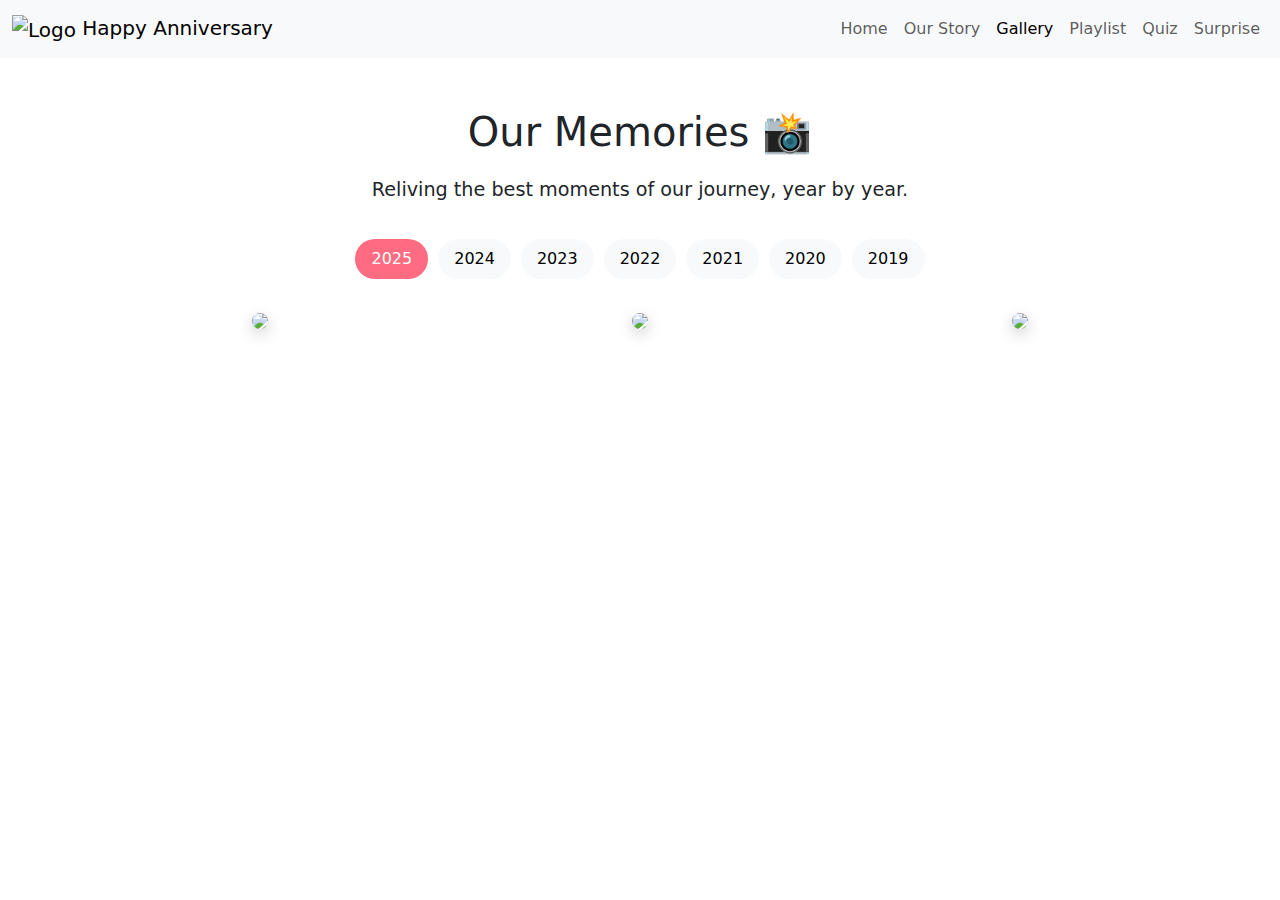
==== gallery.html @ 0174ef8d "added ourstory and gallery" ====
<!DOCTYPE html>
<html lang="en">
<head>
    <meta charset="UTF-8">
    <meta name="viewport" content="width=device-width, initial-scale=1.0">
    <link href="https://cdn.jsdelivr.net/npm/bootstrap@5.3.3/dist/css/bootstrap.min.css" rel="stylesheet">
    <script src="https://cdn.jsdelivr.net/npm/bootstrap@5.3.3/dist/js/bootstrap.bundle.min.js"></script>
    <link rel="stylesheet" href="styles.css">
    <title>Gallery</title>
</head>
<body>
    <!-- Navigation Bar -->
    <nav class="navbar navbar-expand-lg bg-body-tertiary">
        <div class="container-fluid">
            <a class="navbar-brand" href="index.html">
                <img src="your-logo-url.png" alt="Logo" width="30" height="30">
                Happy Anniversary
            </a>
            <button class="navbar-toggler" type="button" data-bs-toggle="collapse" data-bs-target="#navbarSupportedContent">
                <span class="navbar-toggler-icon"></span>
            </button>
            <div class="collapse navbar-collapse" id="navbarSupportedContent">
                <ul class="navbar-nav ms-auto mb-2 mb-lg-0">
                    <li class="nav-item"><a class="nav-link" href="index.html">Home</a></li>
                    <li class="nav-item"><a class="nav-link" href="ourstory.html">Our Story</a></li>
                    <li class="nav-item"><a class="nav-link active" href="gallery.html">Gallery</a></li>
                    <li class="nav-item"><a class="nav-link" href="#">Playlist</a></li>
                    <li class="nav-item"><a class="nav-link" href="#">Quiz</a></li>
                    <li class="nav-item"><a class="nav-link" href="#">Surprise</a></li>
                </ul>
            </div>
        </div>
    </nav>

    <!-- Gallery Section -->
    <section class="gallery">
        <div class="container text-center">
            <h1>Our Memories 📸</h1>
            <p>Reliving the best moments of our journey, year by year.</p>

            <!-- Year Tabs -->
            <ul class="nav nav-pills justify-content-center mb-4" id="yearTabs">
                <li class="nav-item"><a class="nav-link active" data-bs-toggle="tab" href="#year2025">2025</a></li>
                <li class="nav-item"><a class="nav-link" data-bs-toggle="tab" href="#year2024">2024</a></li>
                <li class="nav-item"><a class="nav-link" data-bs-toggle="tab" href="#year2023">2023</a></li>
                <li class="nav-item"><a class="nav-link" data-bs-toggle="tab" href="#year2022">2022</a></li>
                <li class="nav-item"><a class="nav-link" data-bs-toggle="tab" href="#year2021">2021</a></li>
                <li class="nav-item"><a class="nav-link" data-bs-toggle="tab" href="#year2020">2020</a></li>
                <li class="nav-item"><a class="nav-link" data-bs-toggle="tab" href="#year2019">2019</a></li>
            </ul>

            <!-- Gallery Content -->
            <div class="tab-content">
                <!-- 2023 Gallery -->
                <div class="tab-pane fade show active" id="year2025">
                    <div class="row">
                        <div class="col-md-4"><img src="images/2023-1.jpg" class="gallery-img"></div>
                        <div class="col-md-4"><img src="images/2023-2.jpg" class="gallery-img"></div>
                        <div class="col-md-4"><img src="images/2023-3.jpg" class="gallery-img"></div>
                    </div>
                </div>

                <!-- 2022 Gallery -->
                <div class="tab-pane fade" id="year2024">
                    <div class="row">
                        <div class="col-md-4"><img src="images/2022-1.jpg" class="gallery-img"></div>
                        <div class="col-md-4"><img src="images/2022-2.jpg" class="gallery-img"></div>
                        <div class="col-md-4"><img src="images/2022-3.jpg" class="gallery-img"></div>
                    </div>
                </div>

                <!-- 2021 Gallery -->
                <div class="tab-pane fade" id="year2023">
                    <div class="row">
                        <div class="col-md-4"><img src="images/2021-1.jpg" class="gallery-img"></div>
                        <div class="col-md-4"><img src="images/2021-2.jpg" class="gallery-img"></div>
                        <div class="col-md-4"><img src="images/2021-3.jpg" class="gallery-img"></div>
                    </div>
                </div>
                <div class="tab-pane fade" id="year2022">
                    <div class="row">
                        <div class="col-md-4"><img src="images/2021-1.jpg" class="gallery-img"></div>
                        <div class="col-md-4"><img src="images/2021-2.jpg" class="gallery-img"></div>
                        <div class="col-md-4"><img src="images/2021-3.jpg" class="gallery-img"></div>
                    </div>
                </div>
                <div class="tab-pane fade" id="year2021">
                    <div class="row">
                        <div class="col-md-4"><img src="images/2021-1.jpg" class="gallery-img"></div>
                        <div class="col-md-4"><img src="images/2021-2.jpg" class="gallery-img"></div>
                        <div class="col-md-4"><img src="images/2021-3.jpg" class="gallery-img"></div>
                    </div>
                </div>
                <div class="tab-pane fade" id="year2020">
                    <div class="row">
                        <div class="col-md-4"><img src="images/2021-1.jpg" class="gallery-img"></div>
                        <div class="col-md-4"><img src="images/2021-2.jpg" class="gallery-img"></div>
                        <div class="col-md-4"><img src="images/2021-3.jpg" class="gallery-img"></div>
                    </div>
                </div>
                <div class="tab-pane fade" id="year2019">
                    <div class="row">
                        <div class="col-md-4"><img src="images/2021-1.jpg" class="gallery-img"></div>
                        <div class="col-md-4"><img src="images/2021-2.jpg" class="gallery-img"></div>
                        <div class="col-md-4"><img src="images/2021-3.jpg" class="gallery-img"></div>
                    </div>
                </div>
            </div>
        </div>
    </section>
</body>
</html>
---- styles.css ----
/* Landing Page Styling */
.hero {
    background: url('your-background-image.jpg') no-repeat center center/cover;
    height: 100vh;
    display: flex;
    align-items: center;
    justify-content: center;
    text-align: center;
    color: white;
    position: relative;
}

.hero-overlay {
    position: absolute;
    top: 0;
    left: 0;
    width: 100%;
    height: 100%;
    background: rgba(0, 0, 0, 0.5); /* Dark overlay for better text visibility */
}

.hero-content {
    position: relative;
    z-index: 2;
    animation: fadeIn 2s ease-in-out;
}

@keyframes fadeIn {
    from { opacity: 0; transform: translateY(20px); }
    to { opacity: 1; transform: translateY(0); }
}

.hero h1 {
    font-size: 3rem;
    font-weight: bold;
}

.hero p {
    font-size: 1.2rem;
    margin-bottom: 20px;
}

.hero .btn {
    font-size: 1.2rem;
    padding: 10px 20px;
    border-radius: 30px;
}
.our-story {
    padding: 50px 0;
}

.our-story h1 {
    font-size: 2.5rem;
    margin-bottom: 20px;
}

.timeline {
    display: flex;
    flex-direction: column;
    align-items: center;
    gap: 30px;
}

.timeline-item {
    background: #f8f9fa;
    padding: 20px;
    border-radius: 10px;
    width: 60%;
    box-shadow: 0px 5px 15px rgba(0, 0, 0, 0.1);
}
.gallery {
    padding: 50px 0;
}

.gallery h1 {
    font-size: 2.5rem;
    margin-bottom: 20px;
}

.gallery p {
    font-size: 1.2rem;
    margin-bottom: 30px;
}

.gallery-img {
    width: 100%;
    height: auto;
    border-radius: 10px;
    box-shadow: 0px 5px 15px rgba(0, 0, 0, 0.2);
    transition: transform 0.3s ease-in-out;
}

.gallery-img:hover {
    transform: scale(1.1);
}

/* Tabs Styling */
.nav-pills .nav-link {
    background: #f8f9fa;
    color: #000;
    border-radius: 30px;
    margin: 5px;
}

.nav-pills .nav-link.active {
    background: #ff6b81;
    color: white;
}
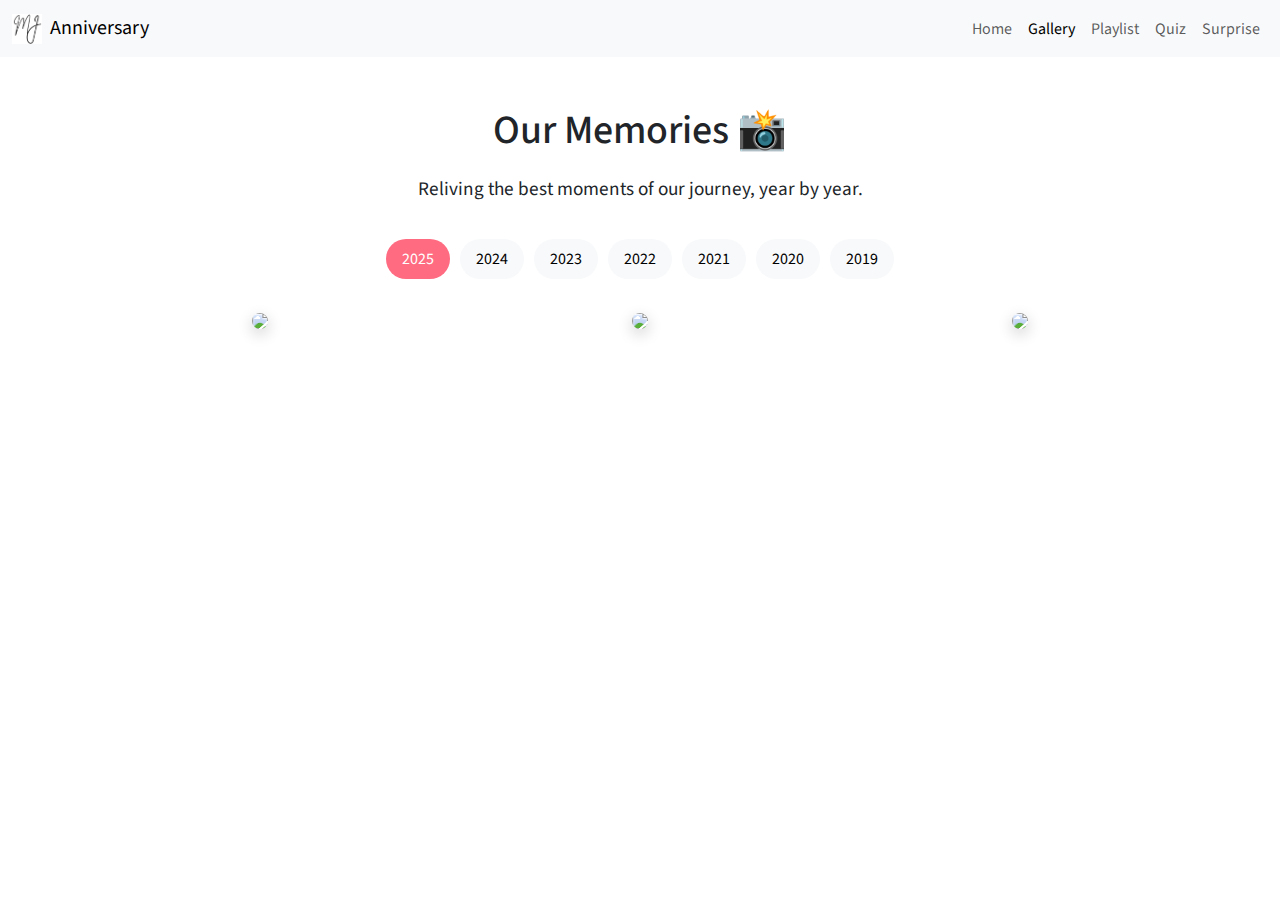
==== commit 87739682: "changes in the logo" ====
--- a/gallery.html
+++ b/gallery.html
@@ -3,6 +3,7 @@
 <head>
     <meta charset="UTF-8">
     <meta name="viewport" content="width=device-width, initial-scale=1.0">
+    <link href='https://fonts.googleapis.com/css?family=Source+Sans+Pro' rel='stylesheet' type='text/css'>
     <link href="https://cdn.jsdelivr.net/npm/bootstrap@5.3.3/dist/css/bootstrap.min.css" rel="stylesheet">
     <script src="https://cdn.jsdelivr.net/npm/bootstrap@5.3.3/dist/js/bootstrap.bundle.min.js"></script>
     <link rel="stylesheet" href="styles.css">
@@ -13,8 +14,8 @@
     <nav class="navbar navbar-expand-lg bg-body-tertiary">
         <div class="container-fluid">
             <a class="navbar-brand" href="index.html">
-                <img src="your-logo-url.png" alt="Logo" width="30" height="30">
-                Happy Anniversary
+                <img src="./img/logoJ.png" alt="Logo" width="30" height="30">
+                &nbsp;Anniversary
             </a>
             <button class="navbar-toggler" type="button" data-bs-toggle="collapse" data-bs-target="#navbarSupportedContent">
                 <span class="navbar-toggler-icon"></span>
@@ -22,7 +23,6 @@
             <div class="collapse navbar-collapse" id="navbarSupportedContent">
                 <ul class="navbar-nav ms-auto mb-2 mb-lg-0">
                     <li class="nav-item"><a class="nav-link" href="index.html">Home</a></li>
-                    <li class="nav-item"><a class="nav-link" href="ourstory.html">Our Story</a></li>
                     <li class="nav-item"><a class="nav-link active" href="gallery.html">Gallery</a></li>
                     <li class="nav-item"><a class="nav-link" href="#">Playlist</a></li>
                     <li class="nav-item"><a class="nav-link" href="#">Quiz</a></li>
--- a/styles.css
+++ b/styles.css
@@ -1,66 +1,66 @@
-/* Landing Page Styling */
-.hero {
-    background: url('your-background-image.jpg') no-repeat center center/cover;
+/* General Reset */
+body, html {
+    margin: 0;
+    padding: 0;
+    height: 100%;
+    font-family: 'Source Sans Pro', sans-serif;
+  }
+  
+  /* Hero Section */
+  .hero {
+    background-image: url('your-background.jpg'); /* Replace with your actual image */
+    background-size: cover;
+    background-position: center;
+    background-repeat: no-repeat;
     height: 100vh;
     display: flex;
     align-items: center;
-    justify-content: center;
-    text-align: center;
+    position: relative;
     color: white;
-    position: relative;
-}
-
-.hero-overlay {
+  }
+  
+  /* Optional overlay for readability */
+  .hero-overlay {
     position: absolute;
     top: 0;
     left: 0;
     width: 100%;
     height: 100%;
-    background: rgba(0, 0, 0, 0.5); /* Dark overlay for better text visibility */
-}
-
-.hero-content {
+    background: rgba(0, 0, 0, 0.4); /* slightly darkens image */
+    z-index: 1;
+  }
+  
+  .hero-content {
     position: relative;
     z-index: 2;
-    animation: fadeIn 2s ease-in-out;
-}
-
-@keyframes fadeIn {
-    from { opacity: 0; transform: translateY(20px); }
-    to { opacity: 1; transform: translateY(0); }
-}
-
-.hero h1 {
+    max-width: 500px;
+    text-align: left;
+    margin-left: 5%;
+  }
+  
+  .hero-content h1 {
     font-size: 3rem;
-    font-weight: bold;
-}
-
-.hero p {
+    margin-bottom: 1rem;
+  }
+  
+  .hero-content p {
     font-size: 1.2rem;
-    margin-bottom: 20px;
-}
-
-.hero .btn {
-    font-size: 1.2rem;
-    padding: 10px 20px;
-    border-radius: 30px;
-}
-.our-story {
-    padding: 50px 0;
-}
-
-.our-story h1 {
-    font-size: 2.5rem;
-    margin-bottom: 20px;
-}
-
-.timeline {
-    display: flex;
-    flex-direction: column;
-    align-items: center;
-    gap: 30px;
-}
-
+    margin-bottom: 1.5rem;
+  }
+  
+  .hero-content .btn {
+    font-size: 1rem;
+    padding: 0.5rem 1.5rem;
+    background-color: #fff;
+    color: #000;
+    border: none;
+    transition: background 0.3s;
+  }
+  
+  .hero-content .btn:hover {
+    background-color: #ffd6e8;
+    color: #000;
+  }
 .timeline-item {
     background: #f8f9fa;
     padding: 20px;
@@ -106,4 +106,56 @@
     background: #ff6b81;
     color: white;
 }
+.playlist {
+    padding: 50px 0;
+}
 
+.playlist h1 {
+    font-size: 2.5rem;
+    margin-bottom: 20px;
+}
+
+.playlist p {
+    font-size: 1.2rem;
+    margin-bottom: 30px;
+}
+.spotify, .youtube {
+    margin-top: 30px;
+}
+.quiz-container {
+    margin-top: 50px; /* Add space between navbar and quiz */
+}
+
+#question {
+    font-size: 1.5rem;
+    margin-bottom: 20px;
+}
+
+#options button {
+    width: 100%;
+    padding: 10px;
+    font-size: 1.2rem;
+}
+
+#next-btn {
+    display: none; /* Hide Next button until an answer is clicked */
+}
+.love-container {
+    margin-top: 50px;
+    text-align: center;
+}
+
+#letter {
+    font-size: 1.5rem;
+    font-style: italic;
+    color: #d63384;
+    margin-top: 20px;
+    white-space: pre-line;
+    display: none;
+    opacity: 0;
+    transition: opacity 2s ease-in-out;
+}
+
+.hidden {
+    display: block !important;
+}
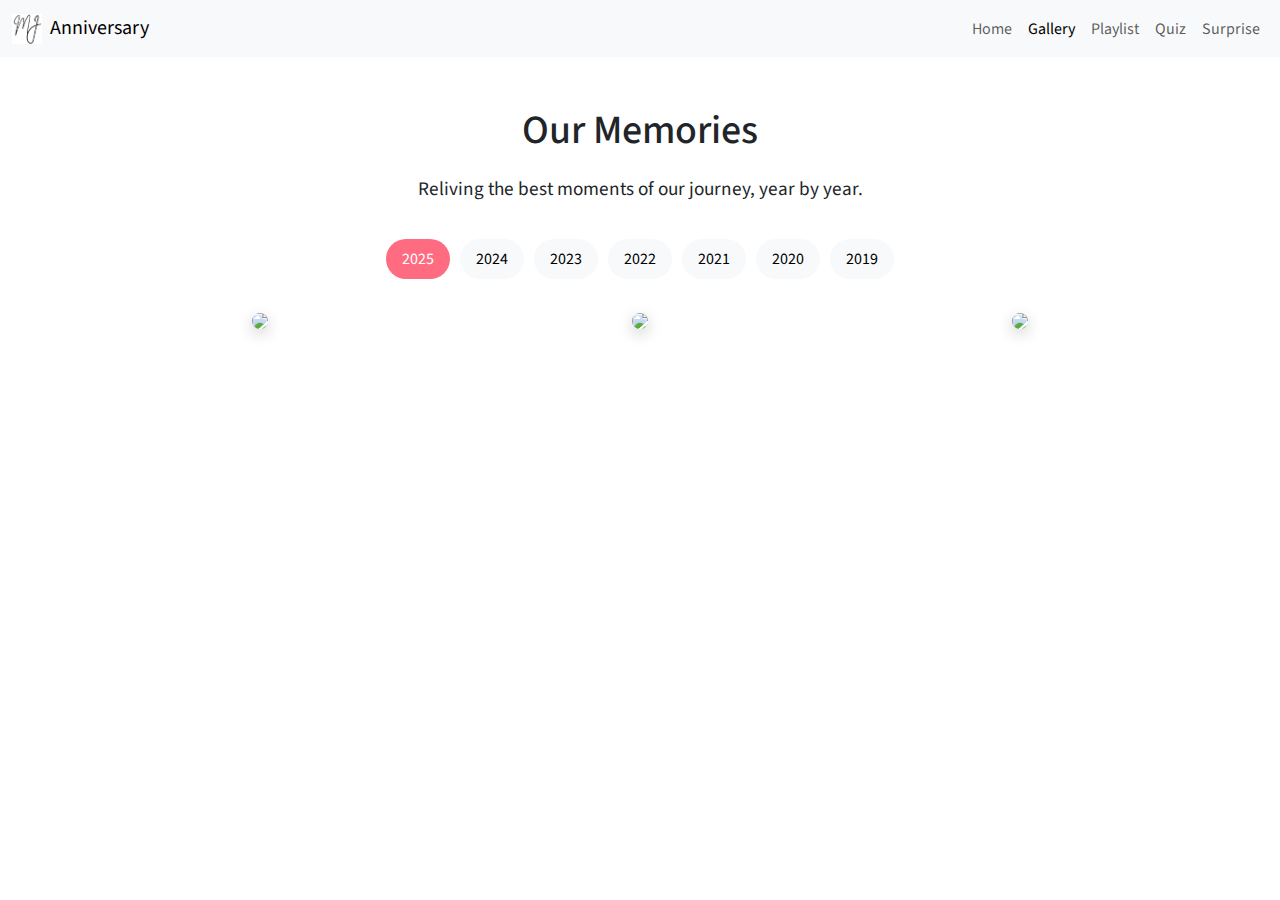
==== commit 4deb6790: "fixed the nav flow" ====
--- a/gallery.html
+++ b/gallery.html
@@ -24,9 +24,9 @@
                 <ul class="navbar-nav ms-auto mb-2 mb-lg-0">
                     <li class="nav-item"><a class="nav-link" href="index.html">Home</a></li>
                     <li class="nav-item"><a class="nav-link active" href="gallery.html">Gallery</a></li>
-                    <li class="nav-item"><a class="nav-link" href="#">Playlist</a></li>
-                    <li class="nav-item"><a class="nav-link" href="#">Quiz</a></li>
-                    <li class="nav-item"><a class="nav-link" href="#">Surprise</a></li>
+                    <li class="nav-item"><a class="nav-link" href="playlist.html">Playlist</a></li>
+                    <li class="nav-item"><a class="nav-link" href="quiz.html">Quiz</a></li>
+                    <li class="nav-item"><a class="nav-link" href="surprise.html">Surprise</a></li>
                 </ul>
             </div>
         </div>
@@ -35,7 +35,7 @@
     <!-- Gallery Section -->
     <section class="gallery">
         <div class="container text-center">
-            <h1>Our Memories 📸</h1>
+            <h1>Our Memories</h1>
             <p>Reliving the best moments of our journey, year by year.</p>
 
             <!-- Year Tabs -->
--- a/styles.css
+++ b/styles.css
@@ -8,7 +8,7 @@
   
   /* Hero Section */
   .hero {
-    background-image: url('your-background.jpg'); /* Replace with your actual image */
+    background-image: url('./img/'); /* Replace with your actual image */
     background-size: cover;
     background-position: center;
     background-repeat: no-repeat;
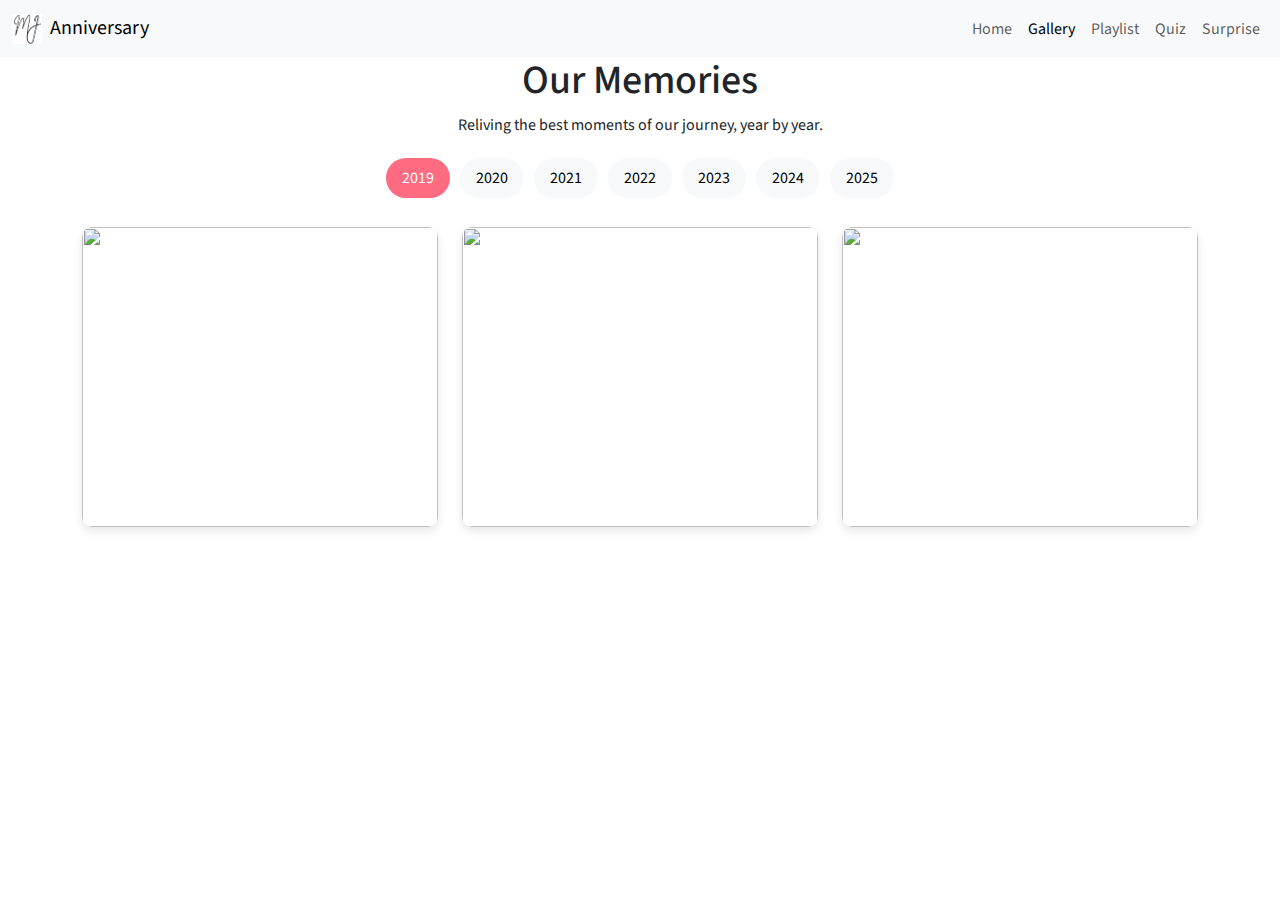
==== commit 94cd53c6: "gallery 2024 and 2025 done" ====
--- a/gallery.html
+++ b/gallery.html
@@ -40,19 +40,19 @@
 
             <!-- Year Tabs -->
             <ul class="nav nav-pills justify-content-center mb-4" id="yearTabs">
-                <li class="nav-item"><a class="nav-link active" data-bs-toggle="tab" href="#year2025">2025</a></li>
+                <li class="nav-item"><a class="nav-link active" data-bs-toggle="tab" href="#year2019">2019</a></li>
+                <li class="nav-item"><a class="nav-link" data-bs-toggle="tab" href="#year2020">2020</a></li>
+                <li class="nav-item"><a class="nav-link" data-bs-toggle="tab" href="#year2021">2021</a></li>
+                <li class="nav-item"><a class="nav-link" data-bs-toggle="tab" href="#year2022">2022</a></li>
+                <li class="nav-item"><a class="nav-link" data-bs-toggle="tab" href="#year2023">2023</a></li>
                 <li class="nav-item"><a class="nav-link" data-bs-toggle="tab" href="#year2024">2024</a></li>
-                <li class="nav-item"><a class="nav-link" data-bs-toggle="tab" href="#year2023">2023</a></li>
-                <li class="nav-item"><a class="nav-link" data-bs-toggle="tab" href="#year2022">2022</a></li>
-                <li class="nav-item"><a class="nav-link" data-bs-toggle="tab" href="#year2021">2021</a></li>
-                <li class="nav-item"><a class="nav-link" data-bs-toggle="tab" href="#year2020">2020</a></li>
-                <li class="nav-item"><a class="nav-link" data-bs-toggle="tab" href="#year2019">2019</a></li>
+                <li class="nav-item"><a class="nav-link" data-bs-toggle="tab" href="#year2025">2025</a></li>
             </ul>
 
             <!-- Gallery Content -->
             <div class="tab-content">
-                <!-- 2023 Gallery -->
-                <div class="tab-pane fade show active" id="year2025">
+                <!-- 2019 Gallery -->
+                <div class="tab-pane fade show active" id="year2019">
                     <div class="row">
                         <div class="col-md-4"><img src="images/2023-1.jpg" class="gallery-img"></div>
                         <div class="col-md-4"><img src="images/2023-2.jpg" class="gallery-img"></div>
@@ -60,8 +60,8 @@
                     </div>
                 </div>
 
-                <!-- 2022 Gallery -->
-                <div class="tab-pane fade" id="year2024">
+                <!-- 2020 Gallery -->
+                <div class="tab-pane fade" id="year2020">
                     <div class="row">
                         <div class="col-md-4"><img src="images/2022-1.jpg" class="gallery-img"></div>
                         <div class="col-md-4"><img src="images/2022-2.jpg" class="gallery-img"></div>
@@ -70,6 +70,24 @@
                 </div>
 
                 <!-- 2021 Gallery -->
+                <div class="tab-pane fade" id="year2021">
+                    <div class="row">
+                        <div class="col-md-4"><img src="images/2021-1.jpg" class="gallery-img"></div>
+                        <div class="col-md-4"><img src="images/2021-2.jpg" class="gallery-img"></div>
+                        <div class="col-md-4"><img src="images/2021-3.jpg" class="gallery-img"></div>
+                    </div>
+                </div>
+
+                <!-- 2022 Gallery -->
+                <div class="tab-pane fade" id="year2022">
+                    <div class="row">
+                        <div class="col-md-4"><img src="images/2021-1.jpg" class="gallery-img"></div>
+                        <div class="col-md-4"><img src="images/2021-2.jpg" class="gallery-img"></div>
+                        <div class="col-md-4"><img src="images/2021-3.jpg" class="gallery-img"></div>
+                    </div>
+                </div>
+
+                <!-- 2023 Gallery -->
                 <div class="tab-pane fade" id="year2023">
                     <div class="row">
                         <div class="col-md-4"><img src="images/2021-1.jpg" class="gallery-img"></div>
@@ -77,32 +95,29 @@
                         <div class="col-md-4"><img src="images/2021-3.jpg" class="gallery-img"></div>
                     </div>
                 </div>
-                <div class="tab-pane fade" id="year2022">
+
+                <!-- 2024 Gallery -->
+                <div class="tab-pane fade" id="year2024">
                     <div class="row">
-                        <div class="col-md-4"><img src="images/2021-1.jpg" class="gallery-img"></div>
-                        <div class="col-md-4"><img src="images/2021-2.jpg" class="gallery-img"></div>
-                        <div class="col-md-4"><img src="images/2021-3.jpg" class="gallery-img"></div>
+                        <div class="col-md-4"><img src="./img/2024.jpg" class="gallery-img"></div>
+                        <div class="col-md-4"><img src="./img/2024(1).jpg" class="gallery-img"></div>
+                        <div class="col-md-4"><img src="./img/2024(3).jpg" class="gallery-img"></div>
+                        <div class="col-md-4"><img src="./img/2024(2).jpg" class="gallery-img"></div>
+                        <div class="col-md-4"><img src="./img/2024(4).jpg" class="gallery-img"></div>
+                        <div class="col-md-4"><img src="./img/2024(5).jpg" class="gallery-img"></div>
+                        <div class="col-md-4"><img src="./img/2024(6).jpg" class="gallery-img"></div>
                     </div>
                 </div>
-                <div class="tab-pane fade" id="year2021">
+
+                <!-- 2025 Gallery -->
+                <div class="tab-pane fade" id="year2025">
                     <div class="row">
-                        <div class="col-md-4"><img src="images/2021-1.jpg" class="gallery-img"></div>
-                        <div class="col-md-4"><img src="images/2021-2.jpg" class="gallery-img"></div>
-                        <div class="col-md-4"><img src="images/2021-3.jpg" class="gallery-img"></div>
-                    </div>
-                </div>
-                <div class="tab-pane fade" id="year2020">
-                    <div class="row">
-                        <div class="col-md-4"><img src="images/2021-1.jpg" class="gallery-img"></div>
-                        <div class="col-md-4"><img src="images/2021-2.jpg" class="gallery-img"></div>
-                        <div class="col-md-4"><img src="images/2021-3.jpg" class="gallery-img"></div>
-                    </div>
-                </div>
-                <div class="tab-pane fade" id="year2019">
-                    <div class="row">
-                        <div class="col-md-4"><img src="images/2021-1.jpg" class="gallery-img"></div>
-                        <div class="col-md-4"><img src="images/2021-2.jpg" class="gallery-img"></div>
-                        <div class="col-md-4"><img src="images/2021-3.jpg" class="gallery-img"></div>
+                        <div class="col-md-4"><img src="./img/2025.jpg" class="gallery-img"></div>
+                        <div class="col-md-4"><img src="./img/2025(1).jpg" class="gallery-img"></div>
+                        <div class="col-md-4"><img src="./img/2025(3).jpg" class="gallery-img"></div>
+                        <div class="col-md-4"><img src="./img/2025(2).jpg" class="gallery-img"></div>
+                        <div class="col-md-4"><img src="./img/2025(4).jpg" class="gallery-img"></div>
+                        <div class="col-md-4"><img src="./img/2025(5).jpg" class="gallery-img"></div>
                     </div>
                 </div>
             </div>
--- a/styles.css
+++ b/styles.css
@@ -8,7 +8,7 @@
   
   /* Hero Section */
   .hero {
-    background-image: url('./img/'); /* Replace with your actual image */
+    background-image: url('./img/2024.jpg'); /* Replace with your actual image */
     background-size: cover;
     background-position: center;
     background-repeat: no-repeat;
@@ -68,30 +68,18 @@
     width: 60%;
     box-shadow: 0px 5px 15px rgba(0, 0, 0, 0.1);
 }
-.gallery {
-    padding: 50px 0;
-}
-
-.gallery h1 {
-    font-size: 2.5rem;
-    margin-bottom: 20px;
-}
-
-.gallery p {
-    font-size: 1.2rem;
-    margin-bottom: 30px;
-}
-
 .gallery-img {
     width: 100%;
-    height: auto;
+    height: 300px; /* Set a fixed height for uniformity */
+    object-fit: cover; /* Crop the image nicely */
     border-radius: 10px;
-    box-shadow: 0px 5px 15px rgba(0, 0, 0, 0.2);
+    margin-bottom: 15px;
+    box-shadow: 0 4px 8px rgba(0,0,0,0.1);
     transition: transform 0.3s ease-in-out;
 }
 
 .gallery-img:hover {
-    transform: scale(1.1);
+    transform: scale(1.03);
 }
 
 /* Tabs Styling */
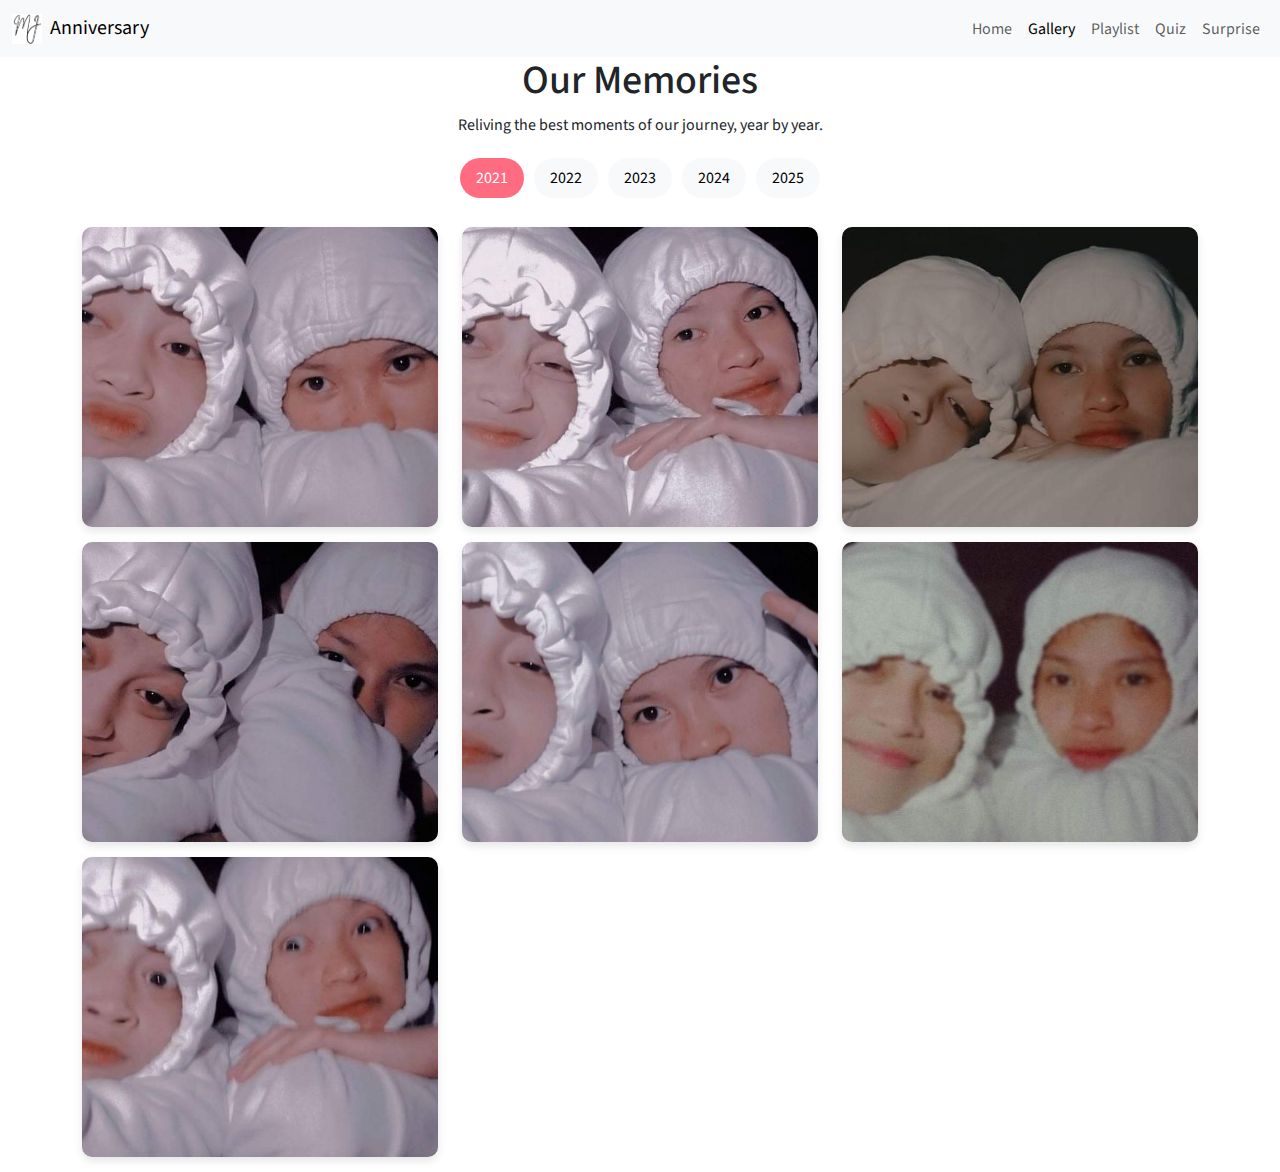
==== commit c16326b9: "gallery fixed" ====
--- a/gallery.html
+++ b/gallery.html
@@ -40,9 +40,7 @@
 
             <!-- Year Tabs -->
             <ul class="nav nav-pills justify-content-center mb-4" id="yearTabs">
-                <li class="nav-item"><a class="nav-link active" data-bs-toggle="tab" href="#year2019">2019</a></li>
-                <li class="nav-item"><a class="nav-link" data-bs-toggle="tab" href="#year2020">2020</a></li>
-                <li class="nav-item"><a class="nav-link" data-bs-toggle="tab" href="#year2021">2021</a></li>
+                <li class="nav-item"><a class="nav-link active" data-bs-toggle="tab" href="#year2021">2021</a></li>
                 <li class="nav-item"><a class="nav-link" data-bs-toggle="tab" href="#year2022">2022</a></li>
                 <li class="nav-item"><a class="nav-link" data-bs-toggle="tab" href="#year2023">2023</a></li>
                 <li class="nav-item"><a class="nav-link" data-bs-toggle="tab" href="#year2024">2024</a></li>
@@ -51,50 +49,48 @@
 
             <!-- Gallery Content -->
             <div class="tab-content">
-                <!-- 2019 Gallery -->
-                <div class="tab-pane fade show active" id="year2019">
+                <!-- 2021 Gallery -->
+                <div class="tab-pane fade show active" id="year2021">
                     <div class="row">
-                        <div class="col-md-4"><img src="images/2023-1.jpg" class="gallery-img"></div>
-                        <div class="col-md-4"><img src="images/2023-2.jpg" class="gallery-img"></div>
-                        <div class="col-md-4"><img src="images/2023-3.jpg" class="gallery-img"></div>
-                    </div>
-                </div>
-
-                <!-- 2020 Gallery -->
-                <div class="tab-pane fade" id="year2020">
-                    <div class="row">
-                        <div class="col-md-4"><img src="images/2022-1.jpg" class="gallery-img"></div>
-                        <div class="col-md-4"><img src="images/2022-2.jpg" class="gallery-img"></div>
-                        <div class="col-md-4"><img src="images/2022-3.jpg" class="gallery-img"></div>
-                    </div>
-                </div>
-
-                <!-- 2021 Gallery -->
-                <div class="tab-pane fade" id="year2021">
-                    <div class="row">
-                        <div class="col-md-4"><img src="images/2021-1.jpg" class="gallery-img"></div>
-                        <div class="col-md-4"><img src="images/2021-2.jpg" class="gallery-img"></div>
-                        <div class="col-md-4"><img src="images/2021-3.jpg" class="gallery-img"></div>
+                        <div class="col-md-4"><img src="./img/2021.jpg" class="gallery-img"></div>
+                        <div class="col-md-4"><img src="./img/20211.jpg" class="gallery-img"></div>
+                        <div class="col-md-4"><img src="./img/20212.jpg" class="gallery-img"></div>
+                        <div class="col-md-4"><img src="./img/20213.jpg" class="gallery-img"></div>
+                        <div class="col-md-4"><img src="./img/20214.jpg" class="gallery-img"></div>
+                        <div class="col-md-4"><img src="./img/20215.jpg" class="gallery-img"></div>
+                        <div class="col-md-4"><img src="./img/20216.jpg" class="gallery-img"></div>
                     </div>
                 </div>
 
                 <!-- 2022 Gallery -->
                 <div class="tab-pane fade" id="year2022">
                     <div class="row">
-                        <div class="col-md-4"><img src="images/2021-1.jpg" class="gallery-img"></div>
-                        <div class="col-md-4"><img src="images/2021-2.jpg" class="gallery-img"></div>
-                        <div class="col-md-4"><img src="images/2021-3.jpg" class="gallery-img"></div>
-                    </div>
+                        <div class="col-md-4"><img src="./img/2022.jpg" class="gallery-img"></div>
+                        <div class="col-md-4"><img src="./img/20221.jpg" class="gallery-img"></div>
+                        <div class="col-md-4"><img src="./img/20222.jpg" class="gallery-img"></div>
+                        <div class="col-md-4"><img src="./img/20223.jpg" class="gallery-img"></div>
+                        <div class="col-md-4"><img src="./img/20224.jpg" class="gallery-img"></div>
+                        <div class="col-md-4"><img src="./img/20225.jpg" class="gallery-img"></div>
+                        <div class="col-md-4"><img src="./img/20226.jpg" class="gallery-img"></div>
+                        <div class="col-md-4"><img src="./img/20227.jpg" class="gallery-img"></div>
+                        <div class="col-md-4"><img src="./img/20228.jpg" class="gallery-img"></div>
+                        <div class="col-md-4"><img src="./img/20229.jpg" class="gallery-img"></div>
+                        <div class="col-md-4"><img src="./img/202210.jpg" class="gallery-img"></div>
+                        <div class="col-md-4"><img src="./img/202211.jpg" class="gallery-img"></div>
                 </div>
+            </div>
 
                 <!-- 2023 Gallery -->
                 <div class="tab-pane fade" id="year2023">
                     <div class="row">
-                        <div class="col-md-4"><img src="images/2021-1.jpg" class="gallery-img"></div>
-                        <div class="col-md-4"><img src="images/2021-2.jpg" class="gallery-img"></div>
-                        <div class="col-md-4"><img src="images/2021-3.jpg" class="gallery-img"></div>
-                    </div>
+                        <div class="col-md-4"><img src="./img/2023.jpg" class="gallery-img"></div>
+                        <div class="col-md-4"><img src="./img/20231.jpg.jpg" class="gallery-img"></div>
+                        <div class="col-md-4"><img src="./img/20232.jpg" class="gallery-img"></div>
+                        <div class="col-md-4"><img src="./img/20233.jpg.jpg" class="gallery-img"></div>
+                        <div class="col-md-4"><img src="./img/20234.jpg.jpg" class="gallery-img"></div>
+                        <div class="col-md-4"><img src="./img/20235.jpg.jpg" class="gallery-img"></div>
                 </div>
+            </div>
 
                 <!-- 2024 Gallery -->
                 <div class="tab-pane fade" id="year2024">
--- a/styles.css
+++ b/styles.css
@@ -8,7 +8,7 @@
   
   /* Hero Section */
   .hero {
-    background-image: url('./img/2024.jpg'); /* Replace with your actual image */
+    background-image: url('./img/bg.jpg'); /* Replace with your actual image */
     background-size: cover;
     background-position: center;
     background-repeat: no-repeat;
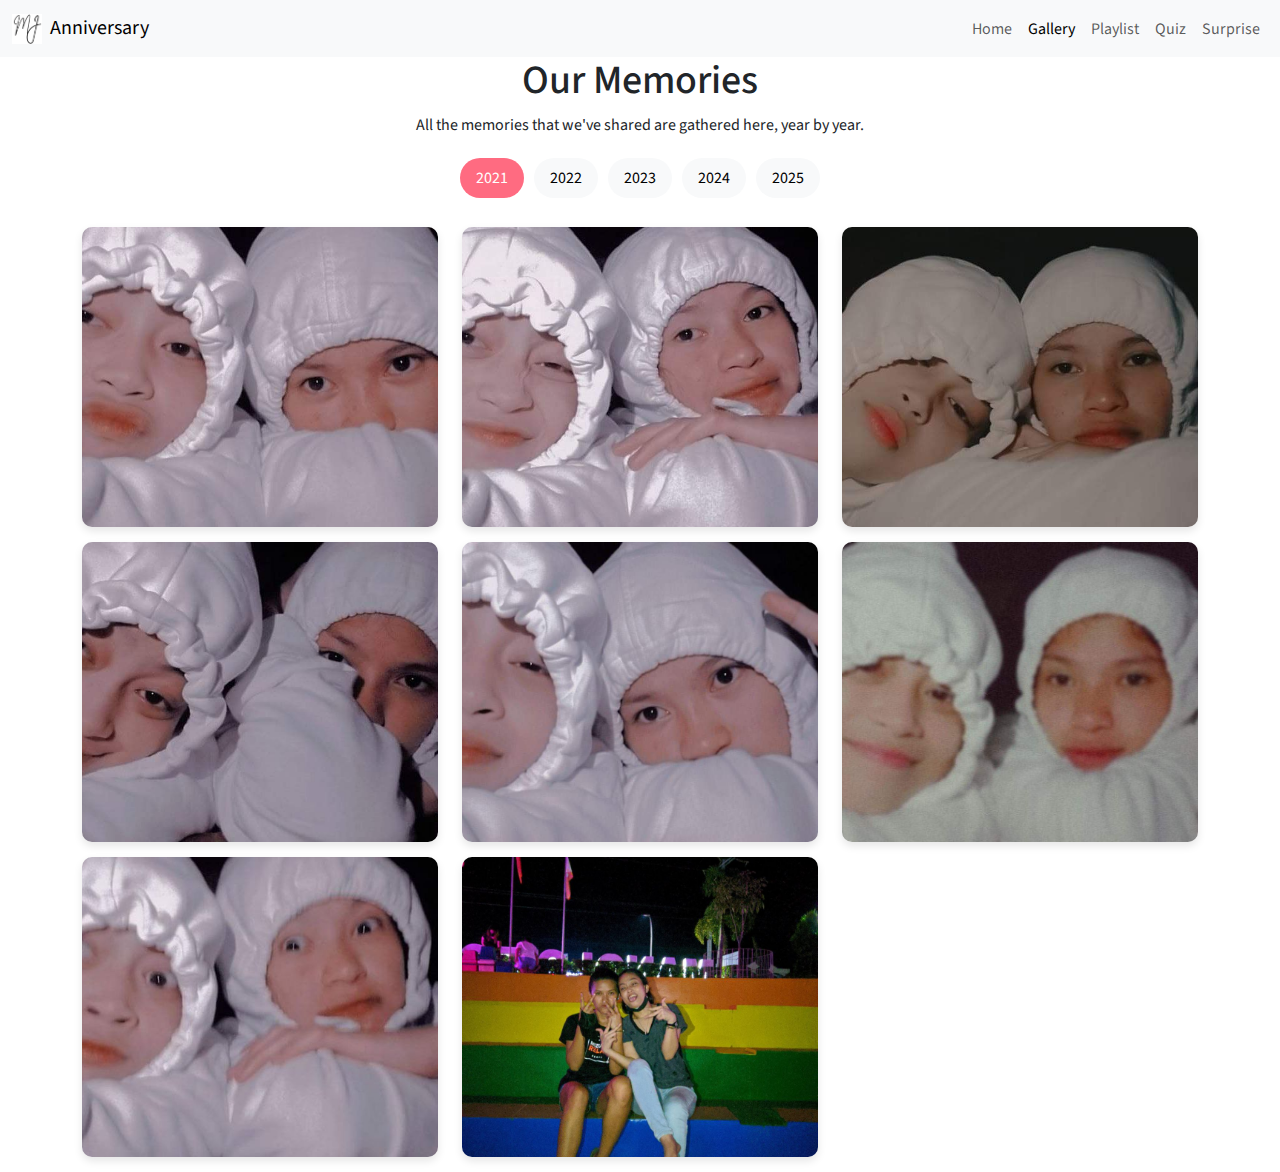
==== commit 2dbb7082: "puzzle, playlist done" ====
--- a/gallery.html
+++ b/gallery.html
@@ -36,7 +36,7 @@
     <section class="gallery">
         <div class="container text-center">
             <h1>Our Memories</h1>
-            <p>Reliving the best moments of our journey, year by year.</p>
+            <p>All the memories that we've shared are gathered here, year by year.</p>
 
             <!-- Year Tabs -->
             <ul class="nav nav-pills justify-content-center mb-4" id="yearTabs">
@@ -59,6 +59,7 @@
                         <div class="col-md-4"><img src="./img/20214.jpg" class="gallery-img"></div>
                         <div class="col-md-4"><img src="./img/20215.jpg" class="gallery-img"></div>
                         <div class="col-md-4"><img src="./img/20216.jpg" class="gallery-img"></div>
+                        <div class="col-md-4"><img src="./img/202117.jpg" class="gallery-img"></div>
                     </div>
                 </div>
 
@@ -77,6 +78,9 @@
                         <div class="col-md-4"><img src="./img/20229.jpg" class="gallery-img"></div>
                         <div class="col-md-4"><img src="./img/202210.jpg" class="gallery-img"></div>
                         <div class="col-md-4"><img src="./img/202211.jpg" class="gallery-img"></div>
+                        <div class="col-md-4"><img src="./img/202213.jpg" class="gallery-img"></div>
+                        <div class="col-md-4"><img src="./img/202214.jpg" class="gallery-img"></div>
+                        <div class="col-md-4"><img src="./img/202215.jpg" class="gallery-img"></div>
                 </div>
             </div>
 
--- a/styles.css
+++ b/styles.css
@@ -4,10 +4,10 @@
     padding: 0;
     height: 100%;
     font-family: 'Source Sans Pro', sans-serif;
-  }
-  
-  /* Hero Section */
-  .hero {
+}
+
+/* Hero Section */
+.hero {
     background-image: url('./img/bg.jpg'); /* Replace with your actual image */
     background-size: cover;
     background-position: center;
@@ -17,10 +17,10 @@
     align-items: center;
     position: relative;
     color: white;
-  }
-  
-  /* Optional overlay for readability */
-  .hero-overlay {
+}
+
+/* Optional overlay for readability */
+.hero-overlay {
     position: absolute;
     top: 0;
     left: 0;
@@ -28,39 +28,40 @@
     height: 100%;
     background: rgba(0, 0, 0, 0.4); /* slightly darkens image */
     z-index: 1;
-  }
-  
-  .hero-content {
+}
+
+.hero-content {
     position: relative;
     z-index: 2;
     max-width: 500px;
     text-align: left;
     margin-left: 5%;
-  }
-  
-  .hero-content h1 {
+}
+
+.hero-content h1 {
     font-size: 3rem;
     margin-bottom: 1rem;
-  }
-  
-  .hero-content p {
+}
+
+.hero-content p {
     font-size: 1.2rem;
     margin-bottom: 1.5rem;
-  }
-  
-  .hero-content .btn {
+}
+
+.hero-content .btn {
     font-size: 1rem;
     padding: 0.5rem 1.5rem;
     background-color: #fff;
     color: #000;
     border: none;
     transition: background 0.3s;
-  }
-  
-  .hero-content .btn:hover {
+}
+
+.hero-content .btn:hover {
     background-color: #ffd6e8;
     color: #000;
-  }
+}
+
 .timeline-item {
     background: #f8f9fa;
     padding: 20px;
@@ -68,6 +69,7 @@
     width: 60%;
     box-shadow: 0px 5px 15px rgba(0, 0, 0, 0.1);
 }
+
 .gallery-img {
     width: 100%;
     height: 300px; /* Set a fixed height for uniformity */
@@ -94,6 +96,7 @@
     background: #ff6b81;
     color: white;
 }
+
 .playlist {
     padding: 50px 0;
 }
@@ -107,11 +110,17 @@
     font-size: 1.2rem;
     margin-bottom: 30px;
 }
+
 .spotify, .youtube {
     margin-top: 30px;
 }
+
 .quiz-container {
     margin-top: 50px; /* Add space between navbar and quiz */
+    display: flex;
+    flex-direction: column;
+    align-items: center;
+    justify-content: center;
 }
 
 #question {
@@ -128,6 +137,7 @@
 #next-btn {
     display: none; /* Hide Next button until an answer is clicked */
 }
+
 .love-container {
     margin-top: 50px;
     text-align: center;
@@ -147,3 +157,34 @@
 .hidden {
     display: block !important;
 }
+
+/* Puzzle Section */
+#puzzle-container {
+    display: grid;
+    grid-template-columns: repeat(3, 100px);
+    grid-template-rows: repeat(3, 100px);
+    gap: 4px;
+    margin-top: 2rem;
+    justify-items: center; /* Center the tiles */
+    align-items: center;  /* Center the tiles */
+}
+
+.tile {
+    width: 100px;
+    height: 100px;
+    background-image: url('./img/puzzle.jpg'); /* replace with your image */
+    background-size: 300px 300px;
+    border: 1px solid #ccc;
+    cursor: grab;
+}
+
+.tile.dragging {
+    opacity: 0.5;
+}
+
+#success {
+    margin-top: 2rem;
+    font-size: 1.5rem;
+    color: green;
+    display: none;
+}
